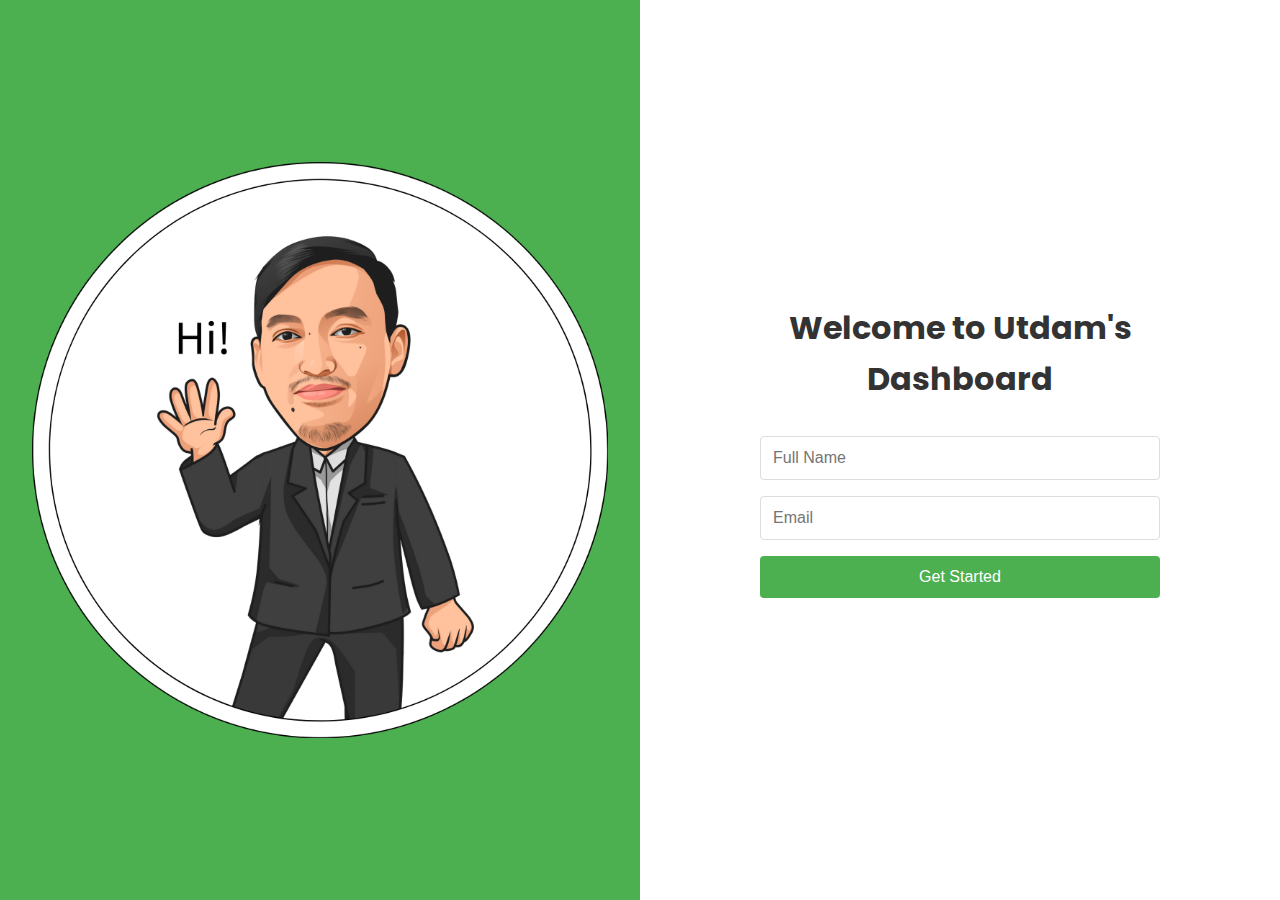
==== login.html @ 57a73efb "update content on profile setup and login dashboard and image profile upload" ====
<!DOCTYPE html>
<html lang="en">
<head>
    <meta charset="UTF-8">
    <meta name="viewport" content="width=device-width, initial-scale=1.0">
    <title>Welcome to Utdam's Dashboard</title>
    <link href="https://fonts.googleapis.com/css2?family=Poppins:wght@300;400;500;600&display=swap" rel="stylesheet">
    <style>
        :root {
            --primary-color: #4CAF50;
            --background-color: #ffffff;
            --text-color: #333333;
        }

        * {
            margin: 0;
            padding: 0;
            box-sizing: border-box;
        }

        body {
            font-family: 'Poppins', sans-serif;
            background-color: var(--background-color);
            color: var(--text-color);
            line-height: 1.6;
            display: flex;
            min-height: 100vh;
        }

        .left-panel {
            flex: 1;
            background-color: var(--primary-color);
            display: flex;
            align-items: center;
            justify-content: center;
            padding: 2rem;
        }

        .left-panel img {
            max-width: 100%;
            height: auto;
        }

        .right-panel {
            flex: 1;
            display: flex;
            flex-direction: column;
            justify-content: center;
            align-items: center;
            padding: 2rem;
        }

        .login-form {
            width: 100%;
            max-width: 400px;
        }

        h1 {
            color: var(--text-color);
            margin-bottom: 2rem;
            text-align: center;
        }

        .form-group {
            margin-bottom: 1rem;
        }

        input[type="text"],
        input[type="email"] {
            width: 100%;
            padding: 0.75rem;
            border: 1px solid #ddd;
            border-radius: 4px;
            font-size: 1rem;
        }

        .btn {
            background-color: var(--primary-color);
            color: white;
            border: none;
            padding: 0.75rem;
            border-radius: 4px;
            cursor: pointer;
            font-size: 1rem;
            width: 100%;
            transition: background-color 0.3s ease;
        }

        .btn:hover {
            background-color: #45a049;
        }

        @media (max-width: 768px) {
            body {
                flex-direction: column;
            }

            .left-panel {
                display: none;
            }

            .right-panel {
                padding: 1rem;
            }
        }
    </style>
</head>
<body>
    <div class="left-panel">
        <img src="img/profile.png" alt="Illustration">
    </div>
    <div class="right-panel">
        <div class="login-form">
            <h1>Welcome to Utdam's Dashboard</h1>
            <form id="loginForm">
                <div class="form-group">
                    <input type="text" id="fullName" name="fullName" placeholder="Full Name" required>
                </div>
                <div class="form-group">
                    <input type="email" id="email" name="email" placeholder="Email" required>
                </div>
                <button type="submit" class="btn">Get Started</button>
            </form>
        </div>
    </div>
    <script>
        document.addEventListener('DOMContentLoaded', function() {
            const loginForm = document.getElementById('loginForm');

            loginForm.addEventListener('submit', function(e) {
                e.preventDefault();
                const fullName = document.getElementById('fullName').value;
                const email = document.getElementById('email').value;
                
                // Here you would typically send this data to a server
                // For this example, we'll just store it in localStorage
                localStorage.setItem('fullName', fullName);
                localStorage.setItem('email', email);

                // Redirect to the dashboard
                window.location.href = 'project-setup.html';
            });
        });
    </script>
</body>
</html>
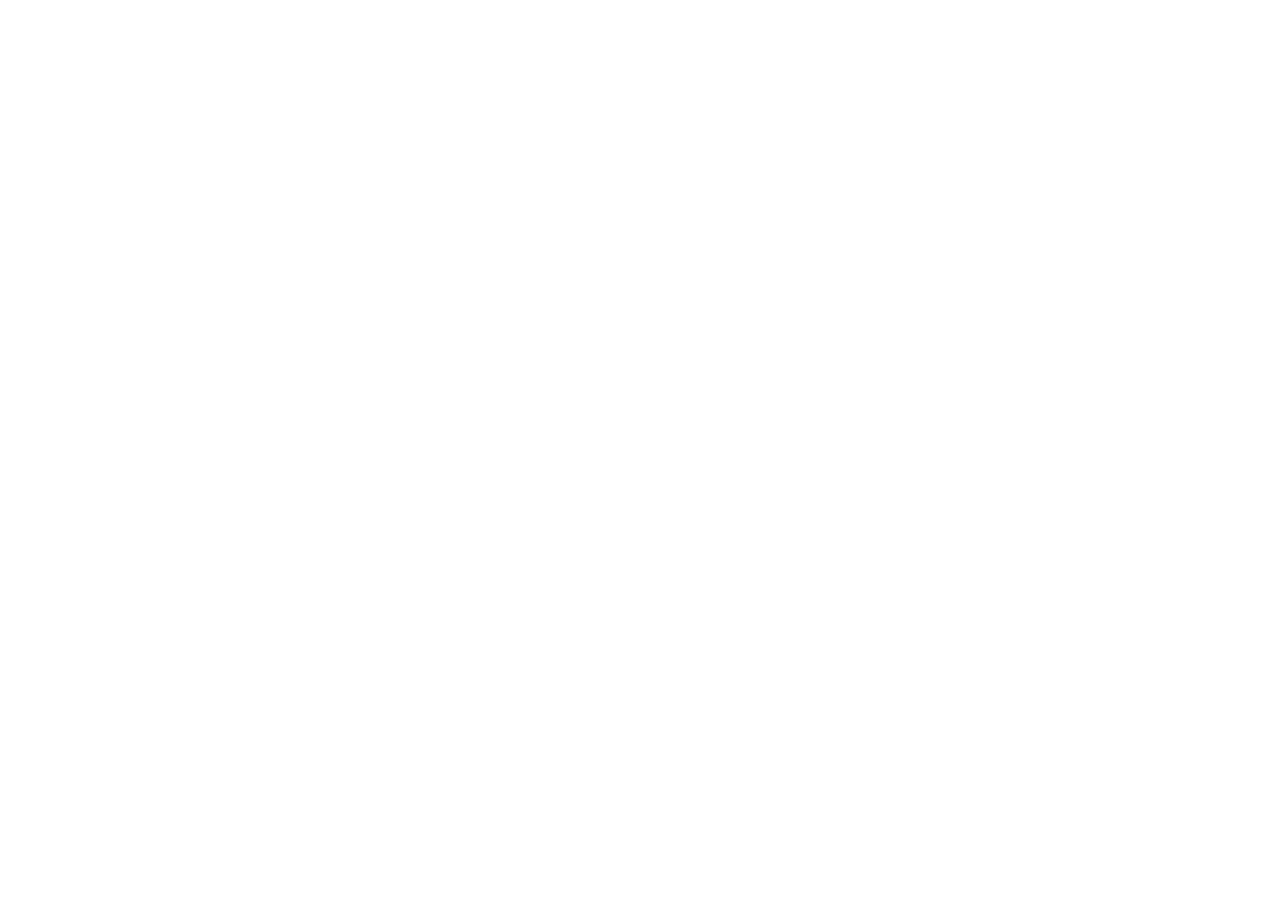
==== commit 75d5e00e: "update links on website." ====
--- a/login.html
+++ b/login.html
@@ -1,128 +1,10 @@
 <!DOCTYPE html>
 <html lang="en">
 <head>
-    <meta charset="UTF-8">
-    <meta name="viewport" content="width=device-width, initial-scale=1.0">
-    <title>Welcome to Utdam's Dashboard</title>
-    <link href="https://fonts.googleapis.com/css2?family=Poppins:wght@300;400;500;600&display=swap" rel="stylesheet">
-    <style>
-        :root {
-            --primary-color: #4CAF50;
-            --background-color: #ffffff;
-            --text-color: #333333;
-        }
-
-        * {
-            margin: 0;
-            padding: 0;
-            box-sizing: border-box;
-        }
-
-        body {
-            font-family: 'Poppins', sans-serif;
-            background-color: var(--background-color);
-            color: var(--text-color);
-            line-height: 1.6;
-            display: flex;
-            min-height: 100vh;
-        }
-
-        .left-panel {
-            flex: 1;
-            background-color: var(--primary-color);
-            display: flex;
-            align-items: center;
-            justify-content: center;
-            padding: 2rem;
-        }
-
-        .left-panel img {
-            max-width: 100%;
-            height: auto;
-        }
-
-        .right-panel {
-            flex: 1;
-            display: flex;
-            flex-direction: column;
-            justify-content: center;
-            align-items: center;
-            padding: 2rem;
-        }
-
-        .login-form {
-            width: 100%;
-            max-width: 400px;
-        }
-
-        h1 {
-            color: var(--text-color);
-            margin-bottom: 2rem;
-            text-align: center;
-        }
-
-        .form-group {
-            margin-bottom: 1rem;
-        }
-
-        input[type="text"],
-        input[type="email"] {
-            width: 100%;
-            padding: 0.75rem;
-            border: 1px solid #ddd;
-            border-radius: 4px;
-            font-size: 1rem;
-        }
-
-        .btn {
-            background-color: var(--primary-color);
-            color: white;
-            border: none;
-            padding: 0.75rem;
-            border-radius: 4px;
-            cursor: pointer;
-            font-size: 1rem;
-            width: 100%;
-            transition: background-color 0.3s ease;
-        }
-
-        .btn:hover {
-            background-color: #45a049;
-        }
-
-        @media (max-width: 768px) {
-            body {
-                flex-direction: column;
-            }
-
-            .left-panel {
-                display: none;
-            }
-
-            .right-panel {
-                padding: 1rem;
-            }
-        }
-    </style>
+    <!-- ... (previous head content remains unchanged) ... -->
 </head>
 <body>
-    <div class="left-panel">
-        <img src="img/profile.png" alt="Illustration">
-    </div>
-    <div class="right-panel">
-        <div class="login-form">
-            <h1>Welcome to Utdam's Dashboard</h1>
-            <form id="loginForm">
-                <div class="form-group">
-                    <input type="text" id="fullName" name="fullName" placeholder="Full Name" required>
-                </div>
-                <div class="form-group">
-                    <input type="email" id="email" name="email" placeholder="Email" required>
-                </div>
-                <button type="submit" class="btn">Get Started</button>
-            </form>
-        </div>
-    </div>
+    <!-- ... (previous body content remains unchanged) ... -->
     <script>
         document.addEventListener('DOMContentLoaded', function() {
             const loginForm = document.getElementById('loginForm');
@@ -132,13 +14,12 @@
                 const fullName = document.getElementById('fullName').value;
                 const email = document.getElementById('email').value;
                 
-                // Here you would typically send this data to a server
-                // For this example, we'll just store it in localStorage
+                // Store data in localStorage
                 localStorage.setItem('fullName', fullName);
                 localStorage.setItem('email', email);
 
-                // Redirect to the dashboard
-                window.location.href = 'project-setup.html';
+                // Redirect to the profile setup page
+                window.location.href = 'https://utdsong.github.io/app/profile-setup.html';
             });
         });
     </script>
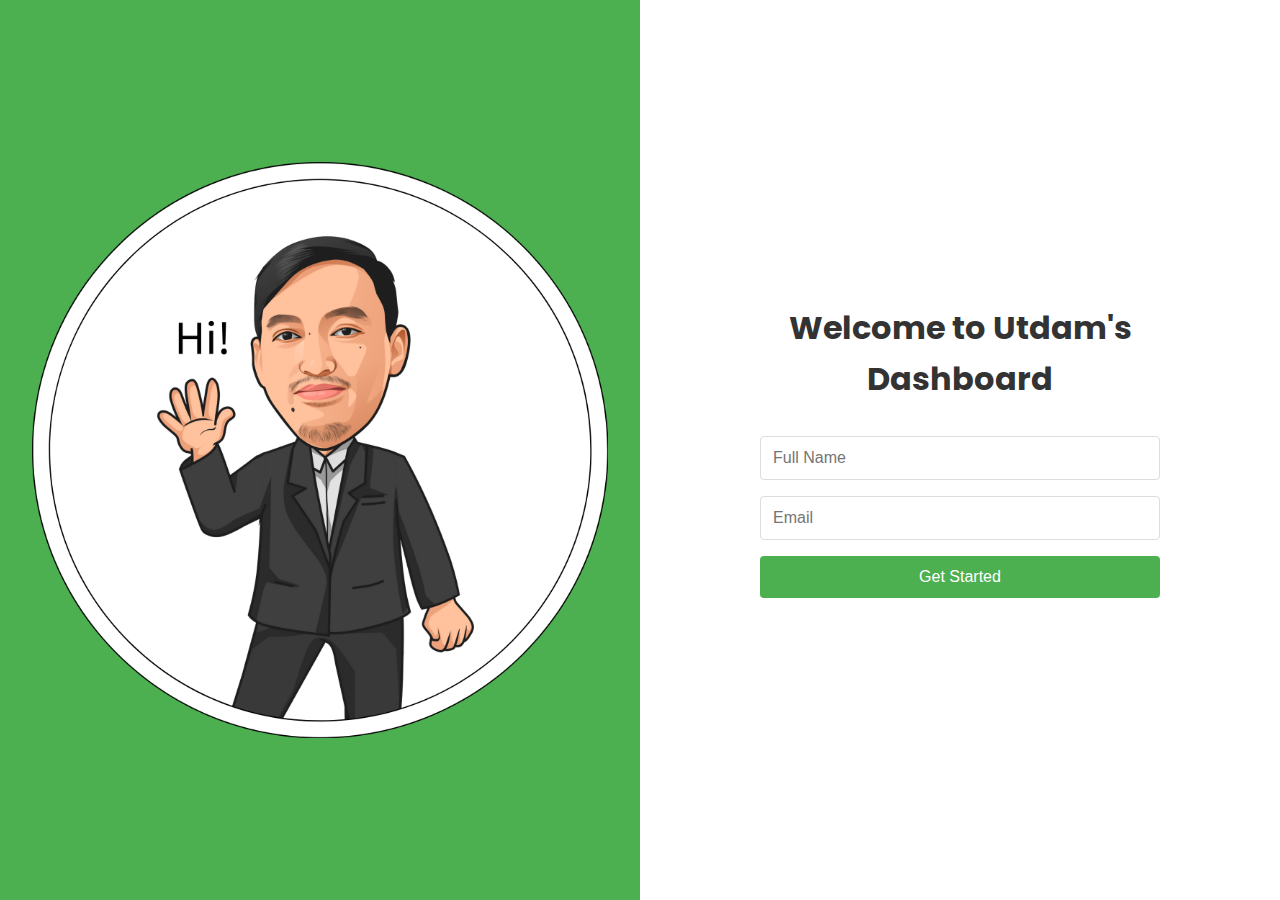
==== commit a5f397bf: "revert code" ====
--- a/login.html
+++ b/login.html
@@ -1,10 +1,128 @@
 <!DOCTYPE html>
 <html lang="en">
 <head>
-    <!-- ... (previous head content remains unchanged) ... -->
+    <meta charset="UTF-8">
+    <meta name="viewport" content="width=device-width, initial-scale=1.0">
+    <title>Welcome to Utdam's Dashboard</title>
+    <link href="https://fonts.googleapis.com/css2?family=Poppins:wght@300;400;500;600&display=swap" rel="stylesheet">
+    <style>
+        :root {
+            --primary-color: #4CAF50;
+            --background-color: #ffffff;
+            --text-color: #333333;
+        }
+
+        * {
+            margin: 0;
+            padding: 0;
+            box-sizing: border-box;
+        }
+
+        body {
+            font-family: 'Poppins', sans-serif;
+            background-color: var(--background-color);
+            color: var(--text-color);
+            line-height: 1.6;
+            display: flex;
+            min-height: 100vh;
+        }
+
+        .left-panel {
+            flex: 1;
+            background-color: var(--primary-color);
+            display: flex;
+            align-items: center;
+            justify-content: center;
+            padding: 2rem;
+        }
+
+        .left-panel img {
+            max-width: 100%;
+            height: auto;
+        }
+
+        .right-panel {
+            flex: 1;
+            display: flex;
+            flex-direction: column;
+            justify-content: center;
+            align-items: center;
+            padding: 2rem;
+        }
+
+        .login-form {
+            width: 100%;
+            max-width: 400px;
+        }
+
+        h1 {
+            color: var(--text-color);
+            margin-bottom: 2rem;
+            text-align: center;
+        }
+
+        .form-group {
+            margin-bottom: 1rem;
+        }
+
+        input[type="text"],
+        input[type="email"] {
+            width: 100%;
+            padding: 0.75rem;
+            border: 1px solid #ddd;
+            border-radius: 4px;
+            font-size: 1rem;
+        }
+
+        .btn {
+            background-color: var(--primary-color);
+            color: white;
+            border: none;
+            padding: 0.75rem;
+            border-radius: 4px;
+            cursor: pointer;
+            font-size: 1rem;
+            width: 100%;
+            transition: background-color 0.3s ease;
+        }
+
+        .btn:hover {
+            background-color: #45a049;
+        }
+
+        @media (max-width: 768px) {
+            body {
+                flex-direction: column;
+            }
+
+            .left-panel {
+                display: none;
+            }
+
+            .right-panel {
+                padding: 1rem;
+            }
+        }
+    </style>
 </head>
 <body>
-    <!-- ... (previous body content remains unchanged) ... -->
+    <div class="left-panel">
+        <img src="img/profile.png" alt="Illustration">
+    </div>
+    <div class="right-panel">
+        <div class="login-form">
+            <h1>Welcome to Utdam's Dashboard</h1>
+            <form id="loginForm">
+                <div class="form-group">
+                    <input type="text" id="fullName" name="fullName" placeholder="Full Name" required>
+                </div>
+                <div class="form-group">
+                    <input type="email" id="email" name="email" placeholder="Email" required>
+                </div>
+                <button type="submit" class="btn">Get Started</button>
+            </form>
+        </div>
+    </div>
     <script>
         document.addEventListener('DOMContentLoaded', function() {
             const loginForm = document.getElementById('loginForm');
@@ -14,12 +132,13 @@
                 const fullName = document.getElementById('fullName').value;
                 const email = document.getElementById('email').value;
                 
-                // Store data in localStorage
+                // Here you would typically send this data to a server
+                // For this example, we'll just store it in localStorage
                 localStorage.setItem('fullName', fullName);
                 localStorage.setItem('email', email);
 
-                // Redirect to the profile setup page
-                window.location.href = 'https://utdsong.github.io/app/profile-setup.html';
+                // Redirect to the dashboard
+                window.location.href = 'utdsong.github.io/app/project-setup.html';
             });
         });
     </script>
